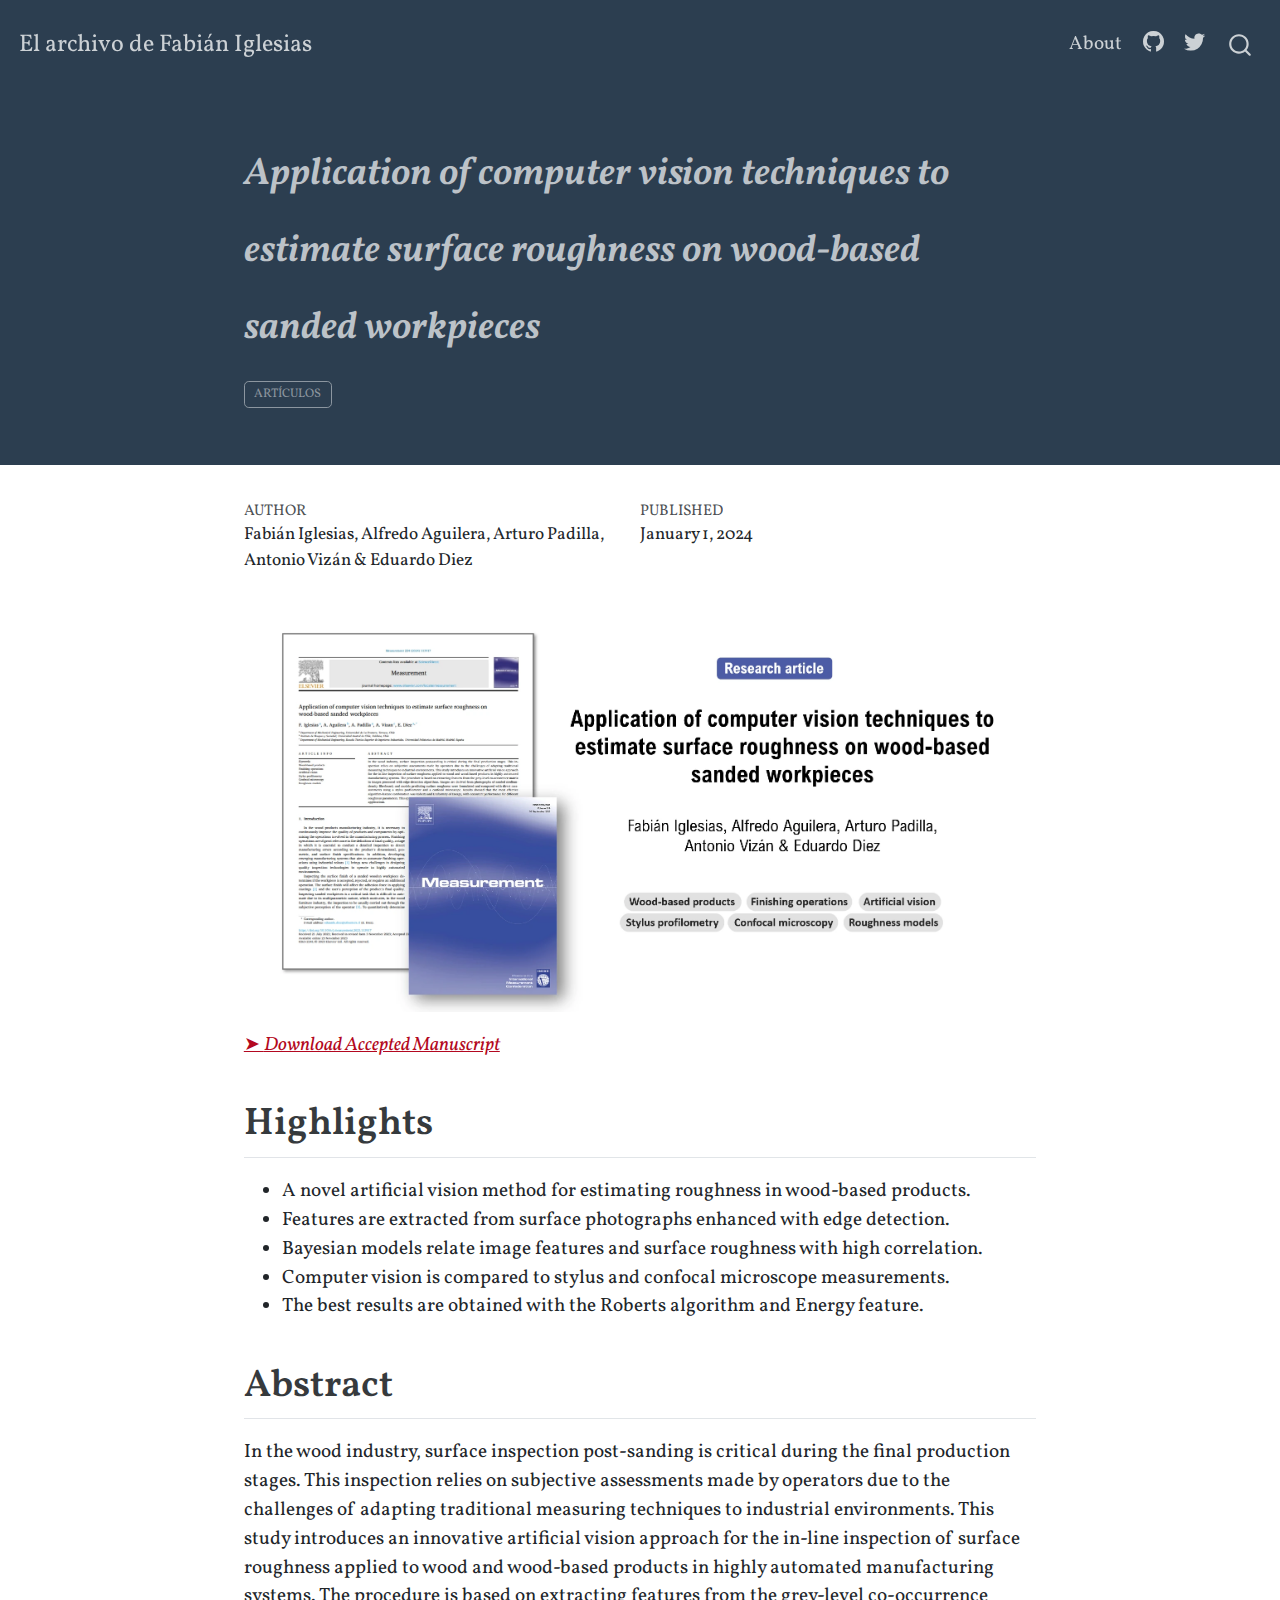
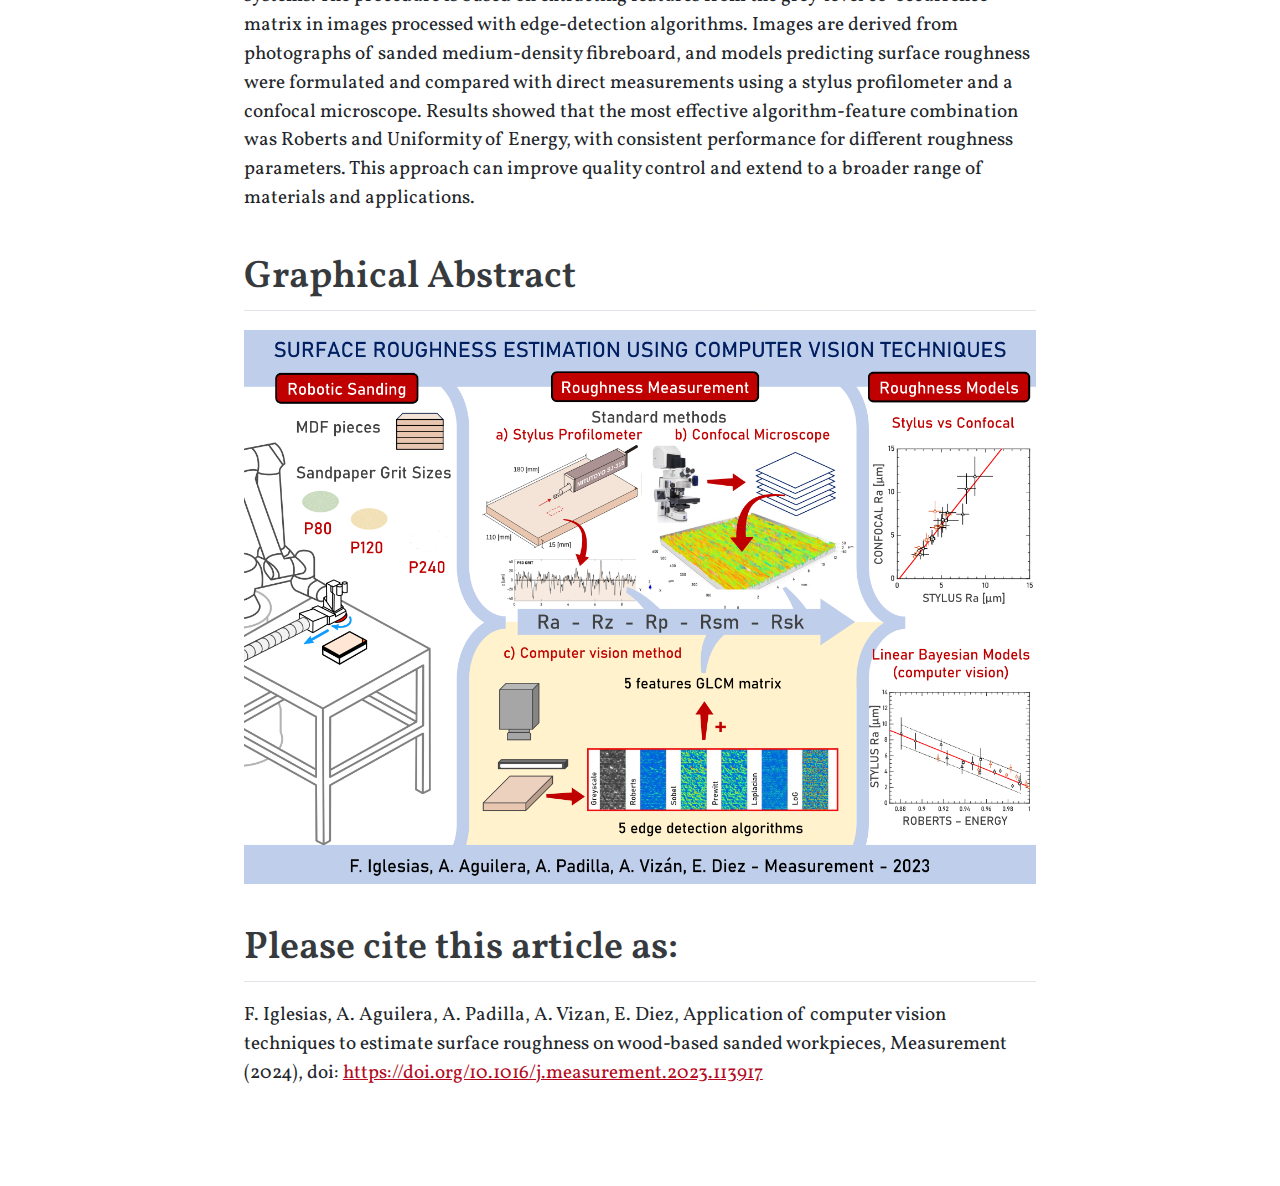
==== posts/article-2024-measurement/index.html @ 3ef612dc "Add files via upload" ====
<!DOCTYPE html>
<html xmlns="http://www.w3.org/1999/xhtml" lang="en" xml:lang="en"><head>

<meta charset="utf-8">
<meta name="generator" content="quarto-1.3.361">

<meta name="viewport" content="width=device-width, initial-scale=1.0, user-scalable=yes">

<meta name="author" content="Fabián Iglesias, Alfredo Aguilera, Arturo Padilla, Antonio Vizán &amp; Eduardo Diez">
<meta name="dcterms.date" content="2024-01-01">

<title>El archivo de Fabián Iglesias - Application of computer vision techniques to estimate surface roughness on wood-based sanded workpieces</title>
<style>
code{white-space: pre-wrap;}
span.smallcaps{font-variant: small-caps;}
div.columns{display: flex; gap: min(4vw, 1.5em);}
div.column{flex: auto; overflow-x: auto;}
div.hanging-indent{margin-left: 1.5em; text-indent: -1.5em;}
ul.task-list{list-style: none;}
ul.task-list li input[type="checkbox"] {
  width: 0.8em;
  margin: 0 0.8em 0.2em -1em; /* quarto-specific, see https://github.com/quarto-dev/quarto-cli/issues/4556 */ 
  vertical-align: middle;
}
</style>


<script src="../../site_libs/quarto-nav/quarto-nav.js"></script>
<script src="../../site_libs/quarto-nav/headroom.min.js"></script>
<script src="../../site_libs/clipboard/clipboard.min.js"></script>
<script src="../../site_libs/quarto-search/autocomplete.umd.js"></script>
<script src="../../site_libs/quarto-search/fuse.min.js"></script>
<script src="../../site_libs/quarto-search/quarto-search.js"></script>
<meta name="quarto:offset" content="../../">
<script src="../../site_libs/quarto-html/quarto.js"></script>
<script src="../../site_libs/quarto-html/popper.min.js"></script>
<script src="../../site_libs/quarto-html/tippy.umd.min.js"></script>
<script src="../../site_libs/quarto-html/anchor.min.js"></script>
<link href="../../site_libs/quarto-html/tippy.css" rel="stylesheet">
<link href="../../site_libs/quarto-html/quarto-syntax-highlighting.css" rel="stylesheet" id="quarto-text-highlighting-styles">
<script src="../../site_libs/bootstrap/bootstrap.min.js"></script>
<link href="../../site_libs/bootstrap/bootstrap-icons.css" rel="stylesheet">
<link href="../../site_libs/bootstrap/bootstrap.min.css" rel="stylesheet" id="quarto-bootstrap" data-mode="light">
<script id="quarto-search-options" type="application/json">{
  "location": "navbar",
  "copy-button": false,
  "collapse-after": 3,
  "panel-placement": "end",
  "type": "overlay",
  "limit": 20,
  "language": {
    "search-no-results-text": "No results",
    "search-matching-documents-text": "matching documents",
    "search-copy-link-title": "Copy link to search",
    "search-hide-matches-text": "Hide additional matches",
    "search-more-match-text": "more match in this document",
    "search-more-matches-text": "more matches in this document",
    "search-clear-button-title": "Clear",
    "search-detached-cancel-button-title": "Cancel",
    "search-submit-button-title": "Submit",
    "search-label": "Search"
  }
}</script>


<link rel="stylesheet" href="../../styles.css">
</head>

<body class="nav-fixed fullcontent">

<div id="quarto-search-results"></div>
  <header id="quarto-header" class="headroom fixed-top">
    <nav class="navbar navbar-expand-lg navbar-dark ">
      <div class="navbar-container container-fluid">
      <div class="navbar-brand-container">
    <a class="navbar-brand" href="../../index.html">
    <span class="navbar-title">El archivo de Fabián Iglesias</span>
    </a>
  </div>
            <div id="quarto-search" class="" title="Search"></div>
          <button class="navbar-toggler" type="button" data-bs-toggle="collapse" data-bs-target="#navbarCollapse" aria-controls="navbarCollapse" aria-expanded="false" aria-label="Toggle navigation" onclick="if (window.quartoToggleHeadroom) { window.quartoToggleHeadroom(); }">
  <span class="navbar-toggler-icon"></span>
</button>
          <div class="collapse navbar-collapse" id="navbarCollapse">
            <ul class="navbar-nav navbar-nav-scroll ms-auto">
  <li class="nav-item">
    <a class="nav-link" href="../../about.html" rel="" target="">
 <span class="menu-text">About</span></a>
  </li>  
  <li class="nav-item compact">
    <a class="nav-link" href="https://github.com/" rel="" target=""><i class="bi bi-github" role="img">
</i> 
 <span class="menu-text"></span></a>
  </li>  
  <li class="nav-item compact">
    <a class="nav-link" href="https://twitter.com" rel="" target=""><i class="bi bi-twitter" role="img">
</i> 
 <span class="menu-text"></span></a>
  </li>  
</ul>
            <div class="quarto-navbar-tools">
</div>
          </div> <!-- /navcollapse -->
      </div> <!-- /container-fluid -->
    </nav>
</header>
<!-- content -->
<header id="title-block-header" class="quarto-title-block default page-columns page-full">
  <div class="quarto-title-banner page-columns page-full">
    <div class="quarto-title column-body">
      <h1 class="title"><em>Application of computer vision techniques to estimate surface roughness on wood-based sanded workpieces</em></h1>
                                <div class="quarto-categories">
                <div class="quarto-category">artículos</div>
              </div>
                  </div>
  </div>
    
  
  <div class="quarto-title-meta">

      <div>
      <div class="quarto-title-meta-heading">Author</div>
      <div class="quarto-title-meta-contents">
               <p>Fabián Iglesias, Alfredo Aguilera, Arturo Padilla, Antonio Vizán &amp; Eduardo Diez </p>
            </div>
    </div>
      
      <div>
      <div class="quarto-title-meta-heading">Published</div>
      <div class="quarto-title-meta-contents">
        <p class="date">January 1, 2024</p>
      </div>
    </div>
    
      
    </div>
    
  
  </header><div id="quarto-content" class="quarto-container page-columns page-rows-contents page-layout-article page-navbar">
<!-- sidebar -->
<!-- margin-sidebar -->
    
<!-- main -->
<main class="content quarto-banner-title-block" id="quarto-document-content">




<p><img src="../../articulos/2024_Iglesias_et_al_Head.webp" class="img-fluid"></p>
<p><a href="../../articulos/2024_Iglesias_et_al_AcceptedManuscript.pdf">➤ <em>Download Accepted Manuscript</em></a></p>
<section id="highlights" class="level2">
<h2 class="anchored" data-anchor-id="highlights">Highlights</h2>
<ul>
<li>A novel artificial vision method for estimating roughness in wood-based products.</li>
<li>Features are extracted from surface photographs enhanced with edge detection.</li>
<li>Bayesian models relate image features and surface roughness with high correlation.</li>
<li>Computer vision is compared to stylus and confocal microscope measurements.</li>
<li>The best results are obtained with the Roberts algorithm and Energy feature.</li>
</ul>
</section>
<section id="abstract" class="level2">
<h2 class="anchored" data-anchor-id="abstract">Abstract</h2>
<p>In the wood industry, surface inspection post-sanding is critical during the final production stages. This inspection relies on subjective assessments made by operators due to the challenges of adapting traditional measuring techniques to industrial environments. This study introduces an innovative artificial vision approach for the in-line inspection of surface roughness applied to wood and wood-based products in highly automated manufacturing systems. The procedure is based on extracting features from the grey-level co-occurrence matrix in images processed with edge-detection algorithms. Images are derived from photographs of sanded medium-density fibreboard, and models predicting surface roughness were formulated and compared with direct measurements using a stylus profilometer and a confocal microscope. Results showed that the most effective algorithm-feature combination was Roberts and Uniformity of Energy, with consistent performance for different roughness parameters. This approach can improve quality control and extend to a broader range of materials and applications.</p>
</section>
<section id="graphical-abstract" class="level2">
<h2 class="anchored" data-anchor-id="graphical-abstract">Graphical Abstract</h2>
<p><img src="../../articulos/2024_Iglesias_et_al_GraphicalAbstract.webp" class="img-fluid"></p>
</section>
<section id="please-cite-this-article-as" class="level2">
<h2 class="anchored" data-anchor-id="please-cite-this-article-as">Please cite this article as:</h2>
<p>F. Iglesias, A. Aguilera, A. Padilla, A. Vizan, E. Diez, Application of computer vision techniques to estimate surface roughness on wood-based sanded workpieces, Measurement (2024), doi: <a href="https://doi.org/10.1016/j.measurement.2023.113917">https://doi.org/10.1016/j.measurement.2023.113917</a></p>


</section>

</main> <!-- /main -->
<script id="quarto-html-after-body" type="application/javascript">
window.document.addEventListener("DOMContentLoaded", function (event) {
  const toggleBodyColorMode = (bsSheetEl) => {
    const mode = bsSheetEl.getAttribute("data-mode");
    const bodyEl = window.document.querySelector("body");
    if (mode === "dark") {
      bodyEl.classList.add("quarto-dark");
      bodyEl.classList.remove("quarto-light");
    } else {
      bodyEl.classList.add("quarto-light");
      bodyEl.classList.remove("quarto-dark");
    }
  }
  const toggleBodyColorPrimary = () => {
    const bsSheetEl = window.document.querySelector("link#quarto-bootstrap");
    if (bsSheetEl) {
      toggleBodyColorMode(bsSheetEl);
    }
  }
  toggleBodyColorPrimary();  
  const icon = "";
  const anchorJS = new window.AnchorJS();
  anchorJS.options = {
    placement: 'right',
    icon: icon
  };
  anchorJS.add('.anchored');
  const isCodeAnnotation = (el) => {
    for (const clz of el.classList) {
      if (clz.startsWith('code-annotation-')) {                     
        return true;
      }
    }
    return false;
  }
  const clipboard = new window.ClipboardJS('.code-copy-button', {
    text: function(trigger) {
      const codeEl = trigger.previousElementSibling.cloneNode(true);
      for (const childEl of codeEl.children) {
        if (isCodeAnnotation(childEl)) {
          childEl.remove();
        }
      }
      return codeEl.innerText;
    }
  });
  clipboard.on('success', function(e) {
    // button target
    const button = e.trigger;
    // don't keep focus
    button.blur();
    // flash "checked"
    button.classList.add('code-copy-button-checked');
    var currentTitle = button.getAttribute("title");
    button.setAttribute("title", "Copied!");
    let tooltip;
    if (window.bootstrap) {
      button.setAttribute("data-bs-toggle", "tooltip");
      button.setAttribute("data-bs-placement", "left");
      button.setAttribute("data-bs-title", "Copied!");
      tooltip = new bootstrap.Tooltip(button, 
        { trigger: "manual", 
          customClass: "code-copy-button-tooltip",
          offset: [0, -8]});
      tooltip.show();    
    }
    setTimeout(function() {
      if (tooltip) {
        tooltip.hide();
        button.removeAttribute("data-bs-title");
        button.removeAttribute("data-bs-toggle");
        button.removeAttribute("data-bs-placement");
      }
      button.setAttribute("title", currentTitle);
      button.classList.remove('code-copy-button-checked');
    }, 1000);
    // clear code selection
    e.clearSelection();
  });
  function tippyHover(el, contentFn) {
    const config = {
      allowHTML: true,
      content: contentFn,
      maxWidth: 500,
      delay: 100,
      arrow: false,
      appendTo: function(el) {
          return el.parentElement;
      },
      interactive: true,
      interactiveBorder: 10,
      theme: 'quarto',
      placement: 'bottom-start'
    };
    window.tippy(el, config); 
  }
  const noterefs = window.document.querySelectorAll('a[role="doc-noteref"]');
  for (var i=0; i<noterefs.length; i++) {
    const ref = noterefs[i];
    tippyHover(ref, function() {
      // use id or data attribute instead here
      let href = ref.getAttribute('data-footnote-href') || ref.getAttribute('href');
      try { href = new URL(href).hash; } catch {}
      const id = href.replace(/^#\/?/, "");
      const note = window.document.getElementById(id);
      return note.innerHTML;
    });
  }
      let selectedAnnoteEl;
      const selectorForAnnotation = ( cell, annotation) => {
        let cellAttr = 'data-code-cell="' + cell + '"';
        let lineAttr = 'data-code-annotation="' +  annotation + '"';
        const selector = 'span[' + cellAttr + '][' + lineAttr + ']';
        return selector;
      }
      const selectCodeLines = (annoteEl) => {
        const doc = window.document;
        const targetCell = annoteEl.getAttribute("data-target-cell");
        const targetAnnotation = annoteEl.getAttribute("data-target-annotation");
        const annoteSpan = window.document.querySelector(selectorForAnnotation(targetCell, targetAnnotation));
        const lines = annoteSpan.getAttribute("data-code-lines").split(",");
        const lineIds = lines.map((line) => {
          return targetCell + "-" + line;
        })
        let top = null;
        let height = null;
        let parent = null;
        if (lineIds.length > 0) {
            //compute the position of the single el (top and bottom and make a div)
            const el = window.document.getElementById(lineIds[0]);
            top = el.offsetTop;
            height = el.offsetHeight;
            parent = el.parentElement.parentElement;
          if (lineIds.length > 1) {
            const lastEl = window.document.getElementById(lineIds[lineIds.length - 1]);
            const bottom = lastEl.offsetTop + lastEl.offsetHeight;
            height = bottom - top;
          }
          if (top !== null && height !== null && parent !== null) {
            // cook up a div (if necessary) and position it 
            let div = window.document.getElementById("code-annotation-line-highlight");
            if (div === null) {
              div = window.document.createElement("div");
              div.setAttribute("id", "code-annotation-line-highlight");
              div.style.position = 'absolute';
              parent.appendChild(div);
            }
            div.style.top = top - 2 + "px";
            div.style.height = height + 4 + "px";
            let gutterDiv = window.document.getElementById("code-annotation-line-highlight-gutter");
            if (gutterDiv === null) {
              gutterDiv = window.document.createElement("div");
              gutterDiv.setAttribute("id", "code-annotation-line-highlight-gutter");
              gutterDiv.style.position = 'absolute';
              const codeCell = window.document.getElementById(targetCell);
              const gutter = codeCell.querySelector('.code-annotation-gutter');
              gutter.appendChild(gutterDiv);
            }
            gutterDiv.style.top = top - 2 + "px";
            gutterDiv.style.height = height + 4 + "px";
          }
          selectedAnnoteEl = annoteEl;
        }
      };
      const unselectCodeLines = () => {
        const elementsIds = ["code-annotation-line-highlight", "code-annotation-line-highlight-gutter"];
        elementsIds.forEach((elId) => {
          const div = window.document.getElementById(elId);
          if (div) {
            div.remove();
          }
        });
        selectedAnnoteEl = undefined;
      };
      // Attach click handler to the DT
      const annoteDls = window.document.querySelectorAll('dt[data-target-cell]');
      for (const annoteDlNode of annoteDls) {
        annoteDlNode.addEventListener('click', (event) => {
          const clickedEl = event.target;
          if (clickedEl !== selectedAnnoteEl) {
            unselectCodeLines();
            const activeEl = window.document.querySelector('dt[data-target-cell].code-annotation-active');
            if (activeEl) {
              activeEl.classList.remove('code-annotation-active');
            }
            selectCodeLines(clickedEl);
            clickedEl.classList.add('code-annotation-active');
          } else {
            // Unselect the line
            unselectCodeLines();
            clickedEl.classList.remove('code-annotation-active');
          }
        });
      }
  const findCites = (el) => {
    const parentEl = el.parentElement;
    if (parentEl) {
      const cites = parentEl.dataset.cites;
      if (cites) {
        return {
          el,
          cites: cites.split(' ')
        };
      } else {
        return findCites(el.parentElement)
      }
    } else {
      return undefined;
    }
  };
  var bibliorefs = window.document.querySelectorAll('a[role="doc-biblioref"]');
  for (var i=0; i<bibliorefs.length; i++) {
    const ref = bibliorefs[i];
    const citeInfo = findCites(ref);
    if (citeInfo) {
      tippyHover(citeInfo.el, function() {
        var popup = window.document.createElement('div');
        citeInfo.cites.forEach(function(cite) {
          var citeDiv = window.document.createElement('div');
          citeDiv.classList.add('hanging-indent');
          citeDiv.classList.add('csl-entry');
          var biblioDiv = window.document.getElementById('ref-' + cite);
          if (biblioDiv) {
            citeDiv.innerHTML = biblioDiv.innerHTML;
          }
          popup.appendChild(citeDiv);
        });
        return popup.innerHTML;
      });
    }
  }
});
</script>
</div> <!-- /content -->



</body></html>
---- site_libs/quarto-html/tippy.css ----
.tippy-box[data-animation=fade][data-state=hidden]{opacity:0}[data-tippy-root]{max-width:calc(100vw - 10px)}.tippy-box{position:relative;background-color:#333;color:#fff;border-radius:4px;font-size:14px;line-height:1.4;white-space:normal;outline:0;transition-property:transform,visibility,opacity}.tippy-box[data-placement^=top]>.tippy-arrow{bottom:0}.tippy-box[data-placement^=top]>.tippy-arrow:before{bottom:-7px;left:0;border-width:8px 8px 0;border-top-color:initial;transform-origin:center top}.tippy-box[data-placement^=bottom]>.tippy-arrow{top:0}.tippy-box[data-placement^=bottom]>.tippy-arrow:before{top:-7px;left:0;border-width:0 8px 8px;border-bottom-color:initial;transform-origin:center bottom}.tippy-box[data-placement^=left]>.tippy-arrow{right:0}.tippy-box[data-placement^=left]>.tippy-arrow:before{border-width:8px 0 8px 8px;border-left-color:initial;right:-7px;transform-origin:center left}.tippy-box[data-placement^=right]>.tippy-arrow{left:0}.tippy-box[data-placement^=right]>.tippy-arrow:before{left:-7px;border-width:8px 8px 8px 0;border-right-color:initial;transform-origin:center right}.tippy-box[data-inertia][data-state=visible]{transition-timing-function:cubic-bezier(.54,1.5,.38,1.11)}.tippy-arrow{width:16px;height:16px;color:#333}.tippy-arrow:before{content:"";position:absolute;border-color:transparent;border-style:solid}.tippy-content{position:relative;padding:5px 9px;z-index:1}
---- site_libs/quarto-html/quarto-syntax-highlighting.css ----
/* quarto syntax highlight colors */
:root {
  --quarto-hl-ot-color: #003B4F;
  --quarto-hl-at-color: #657422;
  --quarto-hl-ss-color: #20794D;
  --quarto-hl-an-color: #5E5E5E;
  --quarto-hl-fu-color: #4758AB;
  --quarto-hl-st-color: #20794D;
  --quarto-hl-cf-color: #003B4F;
  --quarto-hl-op-color: #5E5E5E;
  --quarto-hl-er-color: #AD0000;
  --quarto-hl-bn-color: #AD0000;
  --quarto-hl-al-color: #AD0000;
  --quarto-hl-va-color: #111111;
  --quarto-hl-bu-color: inherit;
  --quarto-hl-ex-color: inherit;
  --quarto-hl-pp-color: #AD0000;
  --quarto-hl-in-color: #5E5E5E;
  --quarto-hl-vs-color: #20794D;
  --quarto-hl-wa-color: #5E5E5E;
  --quarto-hl-do-color: #5E5E5E;
  --quarto-hl-im-color: #00769E;
  --quarto-hl-ch-color: #20794D;
  --quarto-hl-dt-color: #AD0000;
  --quarto-hl-fl-color: #AD0000;
  --quarto-hl-co-color: #5E5E5E;
  --quarto-hl-cv-color: #5E5E5E;
  --quarto-hl-cn-color: #8f5902;
  --quarto-hl-sc-color: #5E5E5E;
  --quarto-hl-dv-color: #AD0000;
  --quarto-hl-kw-color: #003B4F;
}

/* other quarto variables */
:root {
  --quarto-font-monospace: SFMono-Regular, Menlo, Monaco, Consolas, "Liberation Mono", "Courier New", monospace;
}

pre > code.sourceCode > span {
  color: #003B4F;
}

code span {
  color: #003B4F;
}

code.sourceCode > span {
  color: #003B4F;
}

div.sourceCode,
div.sourceCode pre.sourceCode {
  color: #003B4F;
}

code span.ot {
  color: #003B4F;
  font-style: inherit;
}

code span.at {
  color: #657422;
  font-style: inherit;
}

code span.ss {
  color: #20794D;
  font-style: inherit;
}

code span.an {
  color: #5E5E5E;
  font-style: inherit;
}

code span.fu {
  color: #4758AB;
  font-style: inherit;
}

code span.st {
  color: #20794D;
  font-style: inherit;
}

code span.cf {
  color: #003B4F;
  font-style: inherit;
}

code span.op {
  color: #5E5E5E;
  font-style: inherit;
}

code span.er {
  color: #AD0000;
  font-style: inherit;
}

code span.bn {
  color: #AD0000;
  font-style: inherit;
}

code span.al {
  color: #AD0000;
  font-style: inherit;
}

code span.va {
  color: #111111;
  font-style: inherit;
}

code span.bu {
  font-style: inherit;
}

code span.ex {
  font-style: inherit;
}

code span.pp {
  color: #AD0000;
  font-style: inherit;
}

code span.in {
  color: #5E5E5E;
  font-style: inherit;
}

code span.vs {
  color: #20794D;
  font-style: inherit;
}

code span.wa {
  color: #5E5E5E;
  font-style: italic;
}

code span.do {
  color: #5E5E5E;
  font-style: italic;
}

code span.im {
  color: #00769E;
  font-style: inherit;
}

code span.ch {
  color: #20794D;
  font-style: inherit;
}

code span.dt {
  color: #AD0000;
  font-style: inherit;
}

code span.fl {
  color: #AD0000;
  font-style: inherit;
}

code span.co {
  color: #5E5E5E;
  font-style: inherit;
}

code span.cv {
  color: #5E5E5E;
  font-style: italic;
}

code span.cn {
  color: #8f5902;
  font-style: inherit;
}

code span.sc {
  color: #5E5E5E;
  font-style: inherit;
}

code span.dv {
  color: #AD0000;
  font-style: inherit;
}

code span.kw {
  color: #003B4F;
  font-style: inherit;
}

.prevent-inlining {
  content: "</";
}

/*# sourceMappingURL=debc5d5d77c3f9108843748ff7464032.css.map */
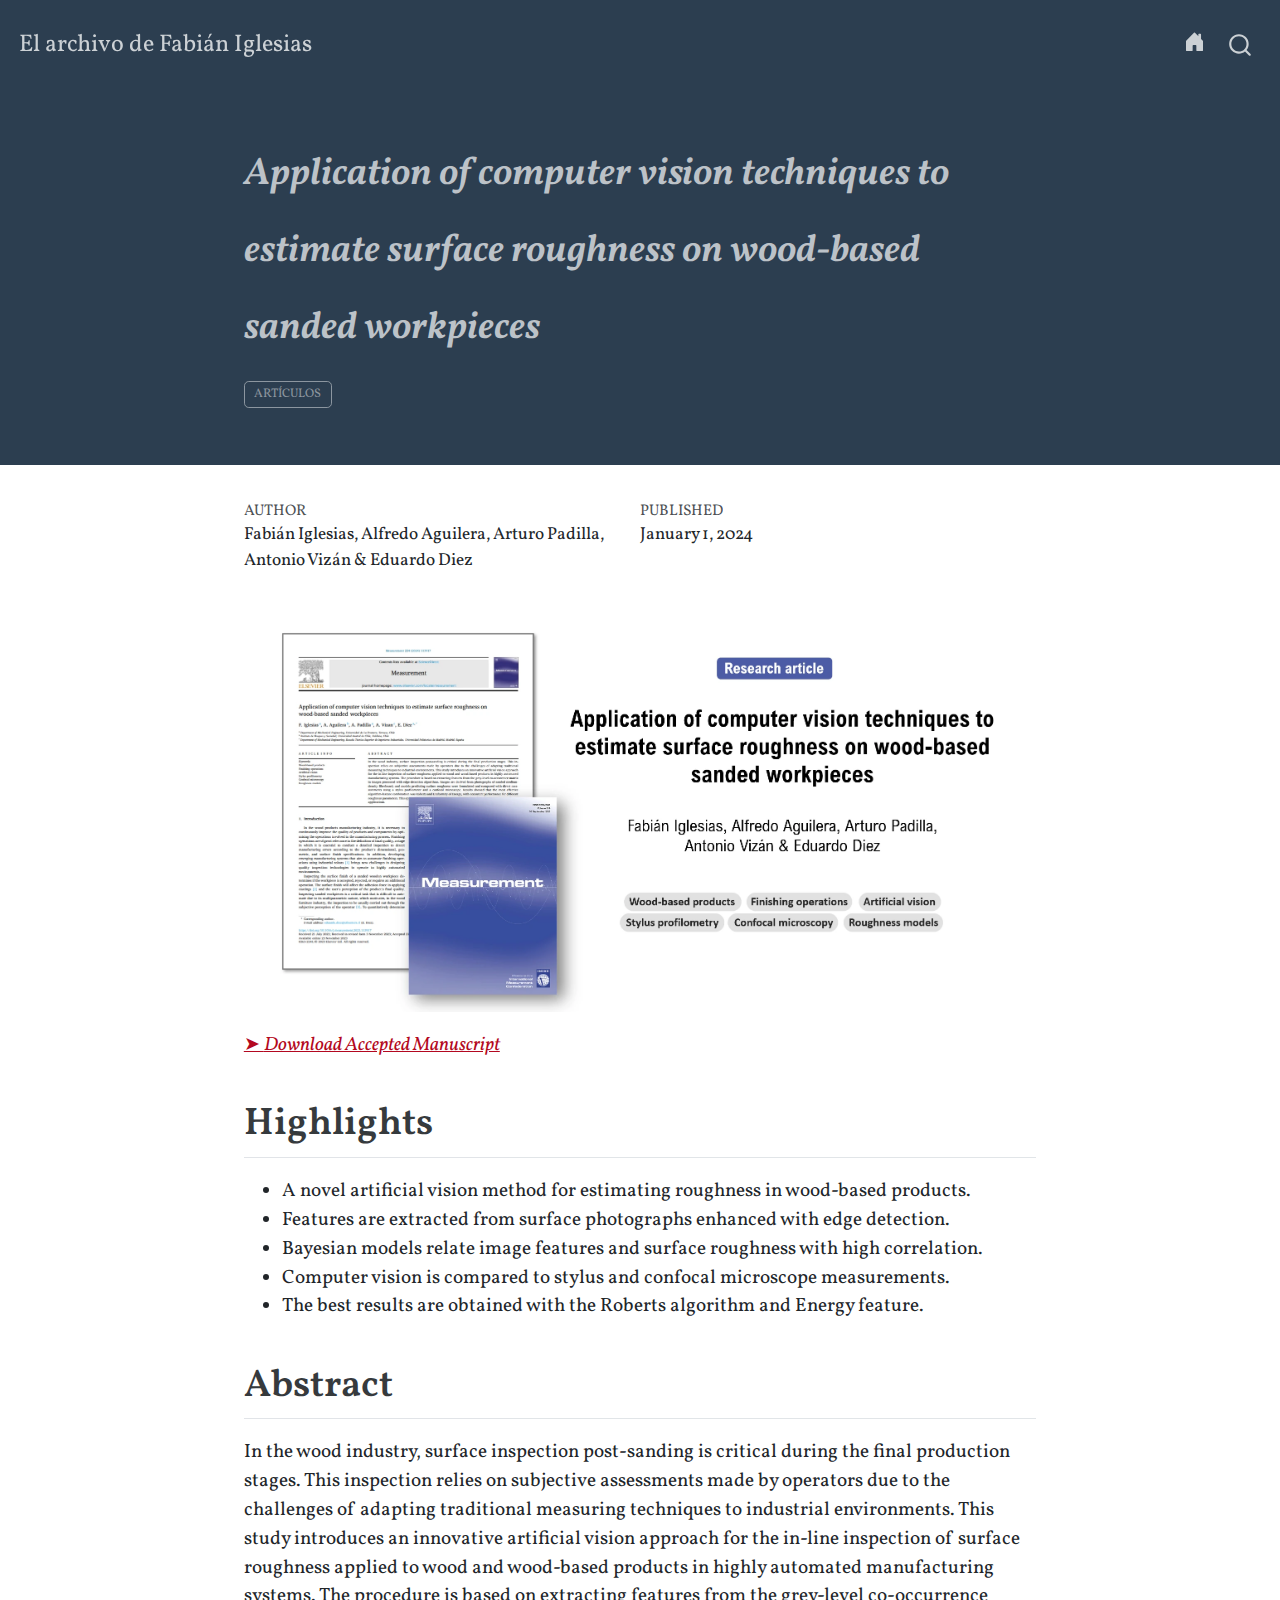
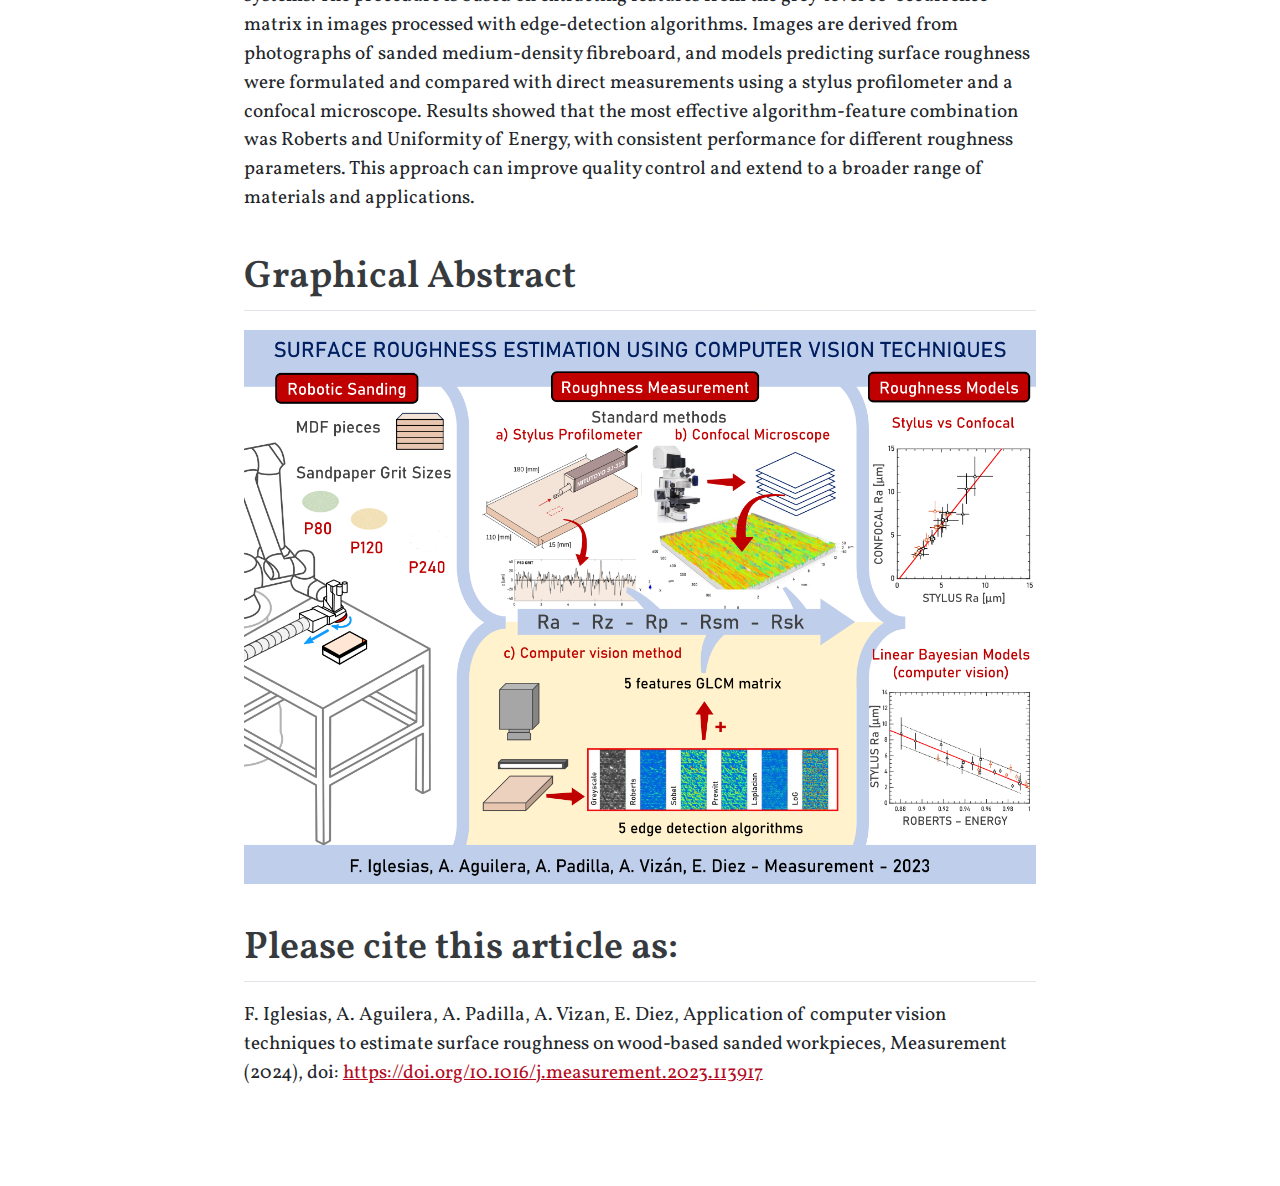
==== commit 9a8a5cb5: "Add files via upload" ====
--- a/posts/article-2024-measurement/index.html
+++ b/posts/article-2024-measurement/index.html
@@ -32,6 +32,7 @@
 <script src="../../site_libs/quarto-search/fuse.min.js"></script>
 <script src="../../site_libs/quarto-search/quarto-search.js"></script>
 <meta name="quarto:offset" content="../../">
+<link href="../../favicon.png" rel="icon" type="image/png">
 <script src="../../site_libs/quarto-html/quarto.js"></script>
 <script src="../../site_libs/quarto-html/popper.min.js"></script>
 <script src="../../site_libs/quarto-html/tippy.umd.min.js"></script>
@@ -83,17 +84,8 @@
 </button>
           <div class="collapse navbar-collapse" id="navbarCollapse">
             <ul class="navbar-nav navbar-nav-scroll ms-auto">
-  <li class="nav-item">
-    <a class="nav-link" href="../../about.html" rel="" target="">
- <span class="menu-text">About</span></a>
-  </li>  
   <li class="nav-item compact">
-    <a class="nav-link" href="https://github.com/" rel="" target=""><i class="bi bi-github" role="img">
-</i> 
- <span class="menu-text"></span></a>
-  </li>  
-  <li class="nav-item compact">
-    <a class="nav-link" href="https://twitter.com" rel="" target=""><i class="bi bi-twitter" role="img">
+    <a class="nav-link" href="https://www.fabianiglesias.cl" rel="" target=""><i class="bi bi-house-door-fill" role="img">
 </i> 
  <span class="menu-text"></span></a>
   </li>  
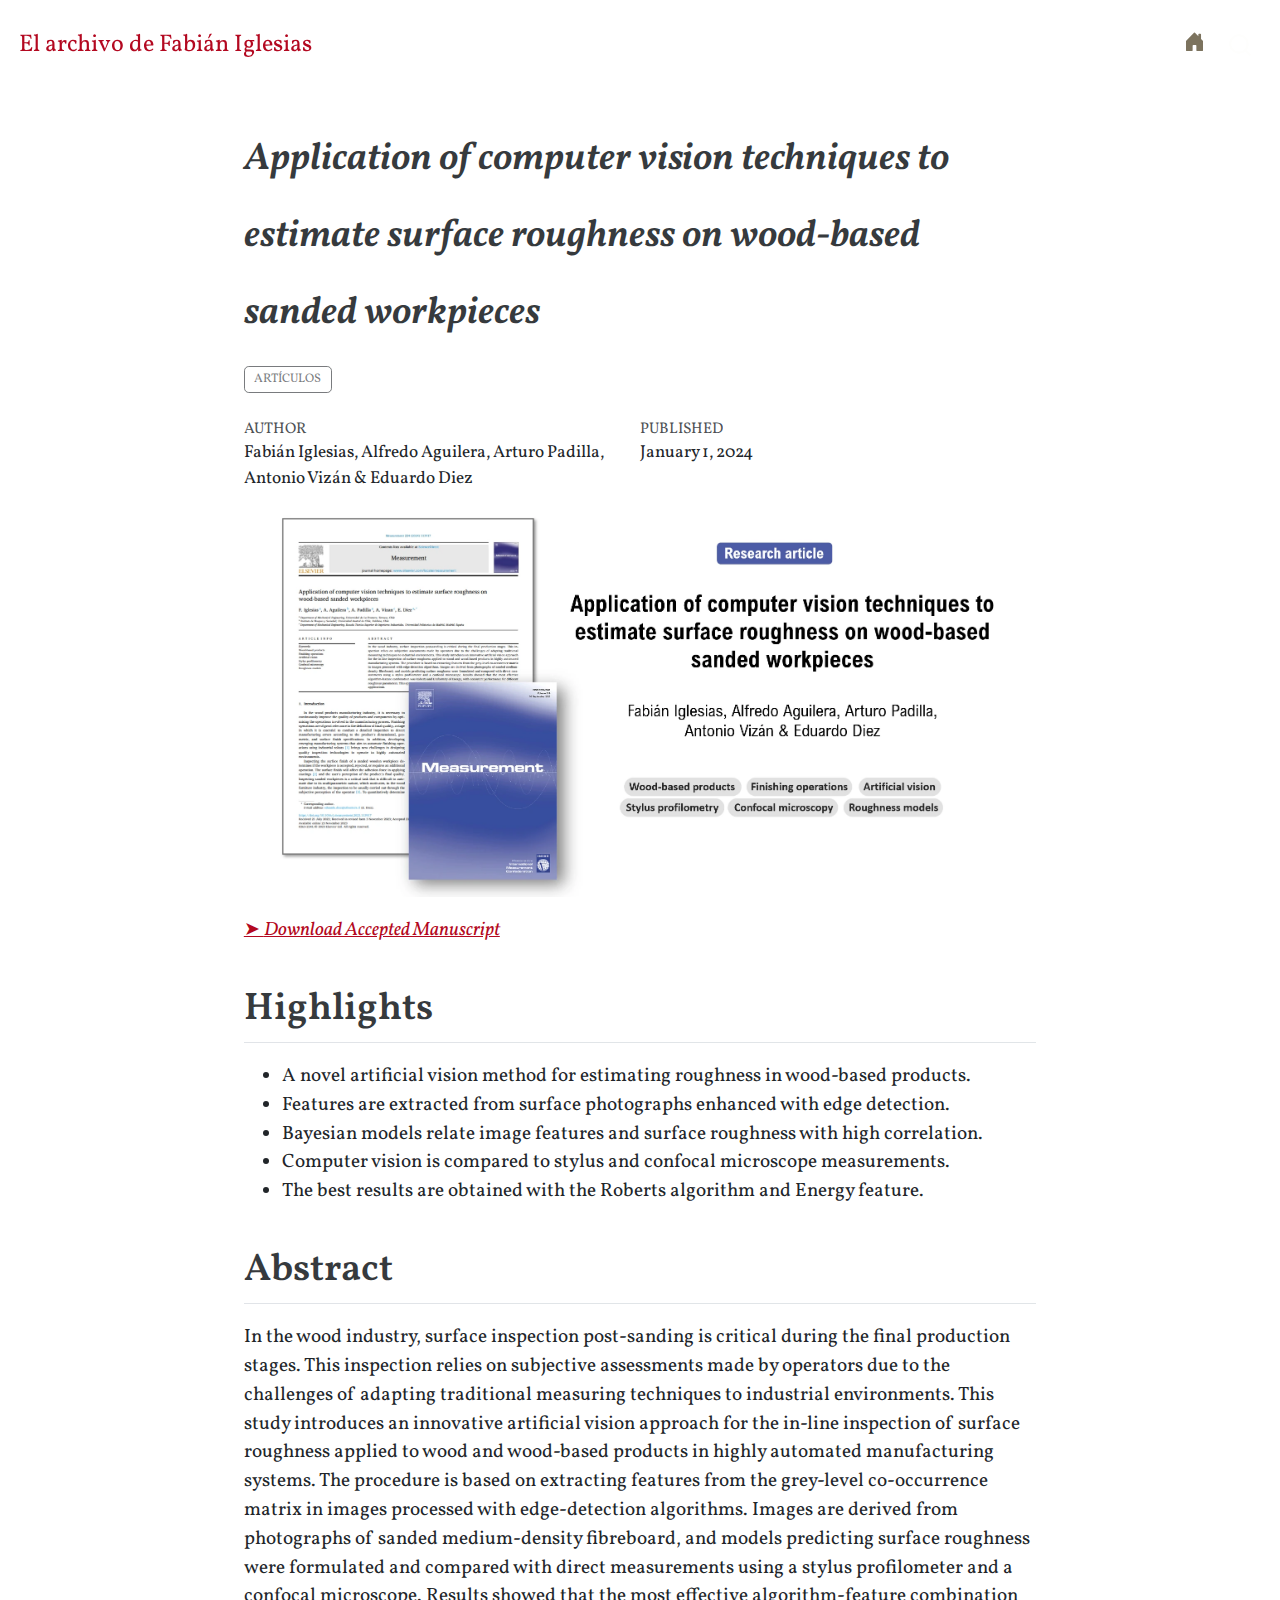
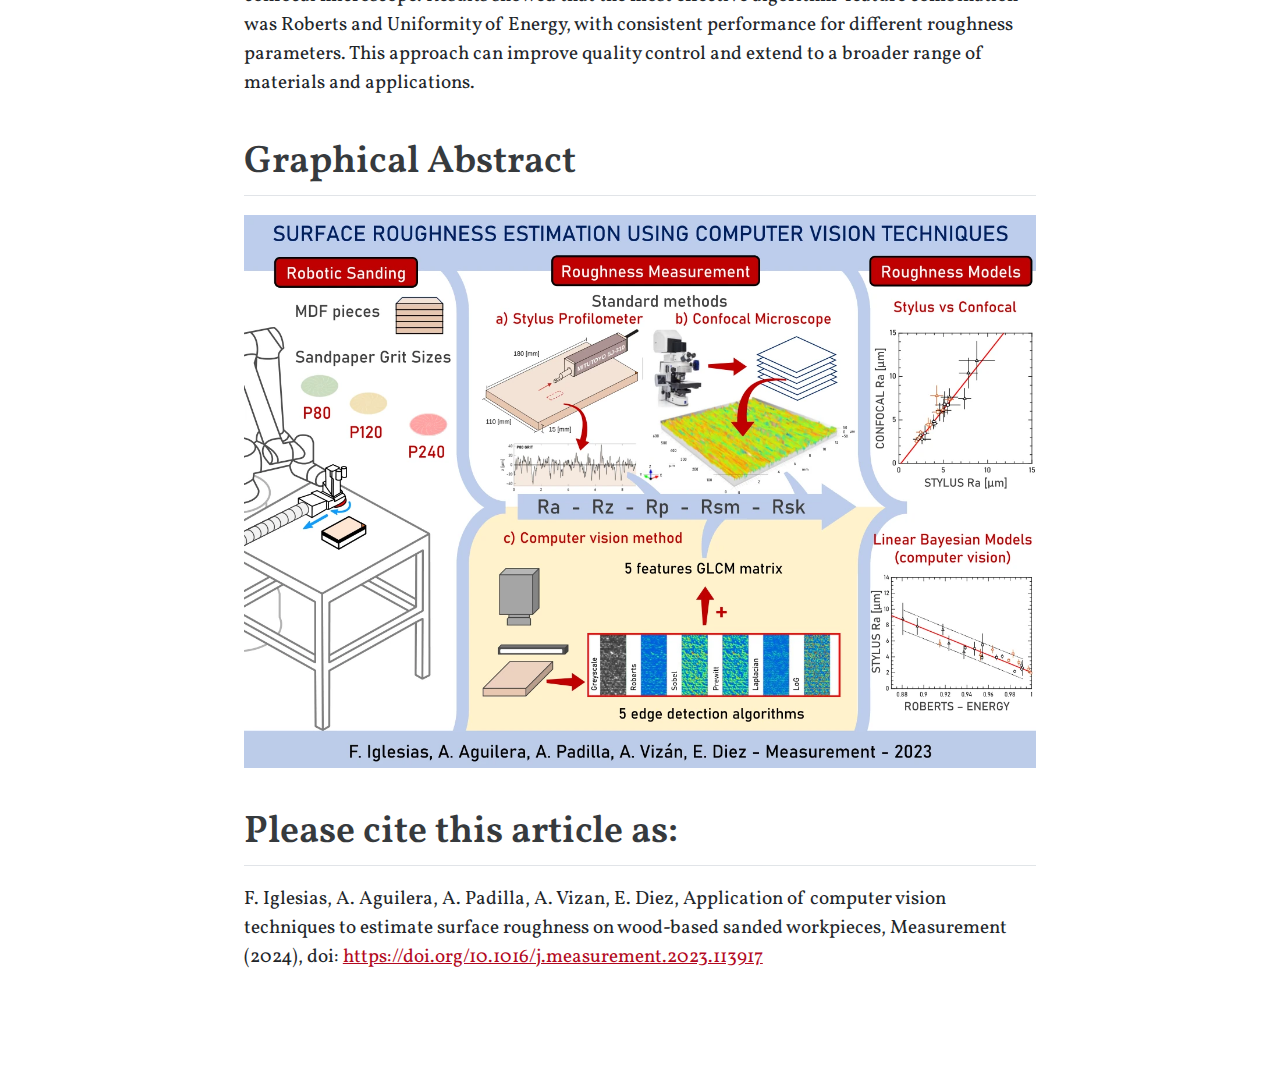
==== commit 6cb0288b: "Add files via upload" ====
--- a/posts/article-2024-measurement/index.html
+++ b/posts/article-2024-measurement/index.html
@@ -2,14 +2,14 @@
 <html xmlns="http://www.w3.org/1999/xhtml" lang="en" xml:lang="en"><head>
 
 <meta charset="utf-8">
-<meta name="generator" content="quarto-1.3.361">
+<meta name="generator" content="quarto-1.5.57">
 
 <meta name="viewport" content="width=device-width, initial-scale=1.0, user-scalable=yes">
 
 <meta name="author" content="Fabián Iglesias, Alfredo Aguilera, Arturo Padilla, Antonio Vizán &amp; Eduardo Diez">
 <meta name="dcterms.date" content="2024-01-01">
 
-<title>El archivo de Fabián Iglesias - Application of computer vision techniques to estimate surface roughness on wood-based sanded workpieces</title>
+<title>Application of computer vision techniques to estimate surface roughness on wood-based sanded workpieces – El archivo de Fabián Iglesias</title>
 <style>
 code{white-space: pre-wrap;}
 span.smallcaps{font-variant: small-caps;}
@@ -48,7 +48,13 @@
   "collapse-after": 3,
   "panel-placement": "end",
   "type": "overlay",
-  "limit": 20,
+  "limit": 50,
+  "keyboard-shortcut": [
+    "f",
+    "/",
+    "s"
+  ],
+  "show-item-context": false,
   "language": {
     "search-no-results-text": "No results",
     "search-matching-documents-text": "matching documents",
@@ -57,6 +63,7 @@
     "search-more-match-text": "more match in this document",
     "search-more-matches-text": "more matches in this document",
     "search-clear-button-title": "Clear",
+    "search-text-placeholder": "",
     "search-detached-cancel-button-title": "Cancel",
     "search-submit-button-title": "Submit",
     "search-label": "Search"
@@ -71,71 +78,71 @@
 
 <div id="quarto-search-results"></div>
   <header id="quarto-header" class="headroom fixed-top">
-    <nav class="navbar navbar-expand-lg navbar-dark ">
+    <nav class="navbar navbar-expand-lg " data-bs-theme="dark">
       <div class="navbar-container container-fluid">
-      <div class="navbar-brand-container">
+      <div class="navbar-brand-container mx-auto">
     <a class="navbar-brand" href="../../index.html">
     <span class="navbar-title">El archivo de Fabián Iglesias</span>
     </a>
   </div>
             <div id="quarto-search" class="" title="Search"></div>
-          <button class="navbar-toggler" type="button" data-bs-toggle="collapse" data-bs-target="#navbarCollapse" aria-controls="navbarCollapse" aria-expanded="false" aria-label="Toggle navigation" onclick="if (window.quartoToggleHeadroom) { window.quartoToggleHeadroom(); }">
+          <button class="navbar-toggler" type="button" data-bs-toggle="collapse" data-bs-target="#navbarCollapse" aria-controls="navbarCollapse" role="menu" aria-expanded="false" aria-label="Toggle navigation" onclick="if (window.quartoToggleHeadroom) { window.quartoToggleHeadroom(); }">
   <span class="navbar-toggler-icon"></span>
 </button>
           <div class="collapse navbar-collapse" id="navbarCollapse">
             <ul class="navbar-nav navbar-nav-scroll ms-auto">
   <li class="nav-item compact">
-    <a class="nav-link" href="https://www.fabianiglesias.cl" rel="" target=""><i class="bi bi-house-door-fill" role="img">
+    <a class="nav-link" href="https://www.fabianiglesias.cl"> <i class="bi bi-house-door-fill" role="img">
 </i> 
- <span class="menu-text"></span></a>
+<span class="menu-text"></span></a>
   </li>  
 </ul>
+          </div> <!-- /navcollapse -->
             <div class="quarto-navbar-tools">
 </div>
-          </div> <!-- /navcollapse -->
       </div> <!-- /container-fluid -->
     </nav>
 </header>
 <!-- content -->
-<header id="title-block-header" class="quarto-title-block default page-columns page-full">
-  <div class="quarto-title-banner page-columns page-full">
-    <div class="quarto-title column-body">
-      <h1 class="title"><em>Application of computer vision techniques to estimate surface roughness on wood-based sanded workpieces</em></h1>
-                                <div class="quarto-categories">
-                <div class="quarto-category">artículos</div>
-              </div>
-                  </div>
-  </div>
-    
-  
-  <div class="quarto-title-meta">
-
-      <div>
-      <div class="quarto-title-meta-heading">Author</div>
-      <div class="quarto-title-meta-contents">
-               <p>Fabián Iglesias, Alfredo Aguilera, Arturo Padilla, Antonio Vizán &amp; Eduardo Diez </p>
-            </div>
-    </div>
-      
-      <div>
-      <div class="quarto-title-meta-heading">Published</div>
-      <div class="quarto-title-meta-contents">
-        <p class="date">January 1, 2024</p>
-      </div>
-    </div>
-    
-      
-    </div>
-    
-  
-  </header><div id="quarto-content" class="quarto-container page-columns page-rows-contents page-layout-article page-navbar">
+<div id="quarto-content" class="quarto-container page-columns page-rows-contents page-layout-article page-navbar">
 <!-- sidebar -->
 <!-- margin-sidebar -->
     
 <!-- main -->
-<main class="content quarto-banner-title-block" id="quarto-document-content">
-
-
+<main class="content" id="quarto-document-content">
+
+<header id="title-block-header" class="quarto-title-block default">
+<div class="quarto-title">
+<h1 class="title"><em>Application of computer vision techniques to estimate surface roughness on wood-based sanded workpieces</em></h1>
+  <div class="quarto-categories">
+    <div class="quarto-category">artículos</div>
+  </div>
+  </div>
+
+
+
+<div class="quarto-title-meta">
+
+    <div>
+    <div class="quarto-title-meta-heading">Author</div>
+    <div class="quarto-title-meta-contents">
+             <p>Fabián Iglesias, Alfredo Aguilera, Arturo Padilla, Antonio Vizán &amp; Eduardo Diez </p>
+          </div>
+  </div>
+    
+    <div>
+    <div class="quarto-title-meta-heading">Published</div>
+    <div class="quarto-title-meta-contents">
+      <p class="date">January 1, 2024</p>
+    </div>
+  </div>
+  
+    
+  </div>
+  
+
+
+</header>
 
 
 <p><img src="../../articulos/2024_Iglesias_et_al_Head.webp" class="img-fluid"></p>
@@ -201,18 +208,7 @@
     }
     return false;
   }
-  const clipboard = new window.ClipboardJS('.code-copy-button', {
-    text: function(trigger) {
-      const codeEl = trigger.previousElementSibling.cloneNode(true);
-      for (const childEl of codeEl.children) {
-        if (isCodeAnnotation(childEl)) {
-          childEl.remove();
-        }
-      }
-      return codeEl.innerText;
-    }
-  });
-  clipboard.on('success', function(e) {
+  const onCopySuccess = function(e) {
     // button target
     const button = e.trigger;
     // don't keep focus
@@ -244,11 +240,50 @@
     }, 1000);
     // clear code selection
     e.clearSelection();
+  }
+  const getTextToCopy = function(trigger) {
+      const codeEl = trigger.previousElementSibling.cloneNode(true);
+      for (const childEl of codeEl.children) {
+        if (isCodeAnnotation(childEl)) {
+          childEl.remove();
+        }
+      }
+      return codeEl.innerText;
+  }
+  const clipboard = new window.ClipboardJS('.code-copy-button:not([data-in-quarto-modal])', {
+    text: getTextToCopy
   });
-  function tippyHover(el, contentFn) {
+  clipboard.on('success', onCopySuccess);
+  if (window.document.getElementById('quarto-embedded-source-code-modal')) {
+    // For code content inside modals, clipBoardJS needs to be initialized with a container option
+    // TODO: Check when it could be a function (https://github.com/zenorocha/clipboard.js/issues/860)
+    const clipboardModal = new window.ClipboardJS('.code-copy-button[data-in-quarto-modal]', {
+      text: getTextToCopy,
+      container: window.document.getElementById('quarto-embedded-source-code-modal')
+    });
+    clipboardModal.on('success', onCopySuccess);
+  }
+    var localhostRegex = new RegExp(/^(?:http|https):\/\/localhost\:?[0-9]*\//);
+    var mailtoRegex = new RegExp(/^mailto:/);
+      var filterRegex = new RegExp('/' + window.location.host + '/');
+    var isInternal = (href) => {
+        return filterRegex.test(href) || localhostRegex.test(href) || mailtoRegex.test(href);
+    }
+    // Inspect non-navigation links and adorn them if external
+ 	var links = window.document.querySelectorAll('a[href]:not(.nav-link):not(.navbar-brand):not(.toc-action):not(.sidebar-link):not(.sidebar-item-toggle):not(.pagination-link):not(.no-external):not([aria-hidden]):not(.dropdown-item):not(.quarto-navigation-tool):not(.about-link)');
+    for (var i=0; i<links.length; i++) {
+      const link = links[i];
+      if (!isInternal(link.href)) {
+        // undo the damage that might have been done by quarto-nav.js in the case of
+        // links that we want to consider external
+        if (link.dataset.originalHref !== undefined) {
+          link.href = link.dataset.originalHref;
+        }
+      }
+    }
+  function tippyHover(el, contentFn, onTriggerFn, onUntriggerFn) {
     const config = {
       allowHTML: true,
-      content: contentFn,
       maxWidth: 500,
       delay: 100,
       arrow: false,
@@ -258,8 +293,17 @@
       interactive: true,
       interactiveBorder: 10,
       theme: 'quarto',
-      placement: 'bottom-start'
+      placement: 'bottom-start',
     };
+    if (contentFn) {
+      config.content = contentFn;
+    }
+    if (onTriggerFn) {
+      config.onTrigger = onTriggerFn;
+    }
+    if (onUntriggerFn) {
+      config.onUntrigger = onUntriggerFn;
+    }
     window.tippy(el, config); 
   }
   const noterefs = window.document.querySelectorAll('a[role="doc-noteref"]');
@@ -271,7 +315,130 @@
       try { href = new URL(href).hash; } catch {}
       const id = href.replace(/^#\/?/, "");
       const note = window.document.getElementById(id);
-      return note.innerHTML;
+      if (note) {
+        return note.innerHTML;
+      } else {
+        return "";
+      }
+    });
+  }
+  const xrefs = window.document.querySelectorAll('a.quarto-xref');
+  const processXRef = (id, note) => {
+    // Strip column container classes
+    const stripColumnClz = (el) => {
+      el.classList.remove("page-full", "page-columns");
+      if (el.children) {
+        for (const child of el.children) {
+          stripColumnClz(child);
+        }
+      }
+    }
+    stripColumnClz(note)
+    if (id === null || id.startsWith('sec-')) {
+      // Special case sections, only their first couple elements
+      const container = document.createElement("div");
+      if (note.children && note.children.length > 2) {
+        container.appendChild(note.children[0].cloneNode(true));
+        for (let i = 1; i < note.children.length; i++) {
+          const child = note.children[i];
+          if (child.tagName === "P" && child.innerText === "") {
+            continue;
+          } else {
+            container.appendChild(child.cloneNode(true));
+            break;
+          }
+        }
+        if (window.Quarto?.typesetMath) {
+          window.Quarto.typesetMath(container);
+        }
+        return container.innerHTML
+      } else {
+        if (window.Quarto?.typesetMath) {
+          window.Quarto.typesetMath(note);
+        }
+        return note.innerHTML;
+      }
+    } else {
+      // Remove any anchor links if they are present
+      const anchorLink = note.querySelector('a.anchorjs-link');
+      if (anchorLink) {
+        anchorLink.remove();
+      }
+      if (window.Quarto?.typesetMath) {
+        window.Quarto.typesetMath(note);
+      }
+      // TODO in 1.5, we should make sure this works without a callout special case
+      if (note.classList.contains("callout")) {
+        return note.outerHTML;
+      } else {
+        return note.innerHTML;
+      }
+    }
+  }
+  for (var i=0; i<xrefs.length; i++) {
+    const xref = xrefs[i];
+    tippyHover(xref, undefined, function(instance) {
+      instance.disable();
+      let url = xref.getAttribute('href');
+      let hash = undefined; 
+      if (url.startsWith('#')) {
+        hash = url;
+      } else {
+        try { hash = new URL(url).hash; } catch {}
+      }
+      if (hash) {
+        const id = hash.replace(/^#\/?/, "");
+        const note = window.document.getElementById(id);
+        if (note !== null) {
+          try {
+            const html = processXRef(id, note.cloneNode(true));
+            instance.setContent(html);
+          } finally {
+            instance.enable();
+            instance.show();
+          }
+        } else {
+          // See if we can fetch this
+          fetch(url.split('#')[0])
+          .then(res => res.text())
+          .then(html => {
+            const parser = new DOMParser();
+            const htmlDoc = parser.parseFromString(html, "text/html");
+            const note = htmlDoc.getElementById(id);
+            if (note !== null) {
+              const html = processXRef(id, note);
+              instance.setContent(html);
+            } 
+          }).finally(() => {
+            instance.enable();
+            instance.show();
+          });
+        }
+      } else {
+        // See if we can fetch a full url (with no hash to target)
+        // This is a special case and we should probably do some content thinning / targeting
+        fetch(url)
+        .then(res => res.text())
+        .then(html => {
+          const parser = new DOMParser();
+          const htmlDoc = parser.parseFromString(html, "text/html");
+          const note = htmlDoc.querySelector('main.content');
+          if (note !== null) {
+            // This should only happen for chapter cross references
+            // (since there is no id in the URL)
+            // remove the first header
+            if (note.children.length > 0 && note.children[0].tagName === "HEADER") {
+              note.children[0].remove();
+            }
+            const html = processXRef(null, note);
+            instance.setContent(html);
+          } 
+        }).finally(() => {
+          instance.enable();
+          instance.show();
+        });
+      }
+    }, function(instance) {
     });
   }
       let selectedAnnoteEl;
@@ -315,6 +482,7 @@
             }
             div.style.top = top - 2 + "px";
             div.style.height = height + 4 + "px";
+            div.style.left = 0;
             let gutterDiv = window.document.getElementById("code-annotation-line-highlight-gutter");
             if (gutterDiv === null) {
               gutterDiv = window.document.createElement("div");
@@ -340,6 +508,32 @@
         });
         selectedAnnoteEl = undefined;
       };
+        // Handle positioning of the toggle
+    window.addEventListener(
+      "resize",
+      throttle(() => {
+        elRect = undefined;
+        if (selectedAnnoteEl) {
+          selectCodeLines(selectedAnnoteEl);
+        }
+      }, 10)
+    );
+    function throttle(fn, ms) {
+    let throttle = false;
+    let timer;
+      return (...args) => {
+        if(!throttle) { // first call gets through
+            fn.apply(this, args);
+            throttle = true;
+        } else { // all the others get throttled
+            if(timer) clearTimeout(timer); // cancel #2
+            timer = setTimeout(() => {
+              fn.apply(this, args);
+              timer = throttle = false;
+            }, ms);
+        }
+      };
+    }
       // Attach click handler to the DT
       const annoteDls = window.document.querySelectorAll('dt[data-target-cell]');
       for (const annoteDlNode of annoteDls) {
@@ -403,4 +597,5 @@
 
 
 
+
 </body></html>